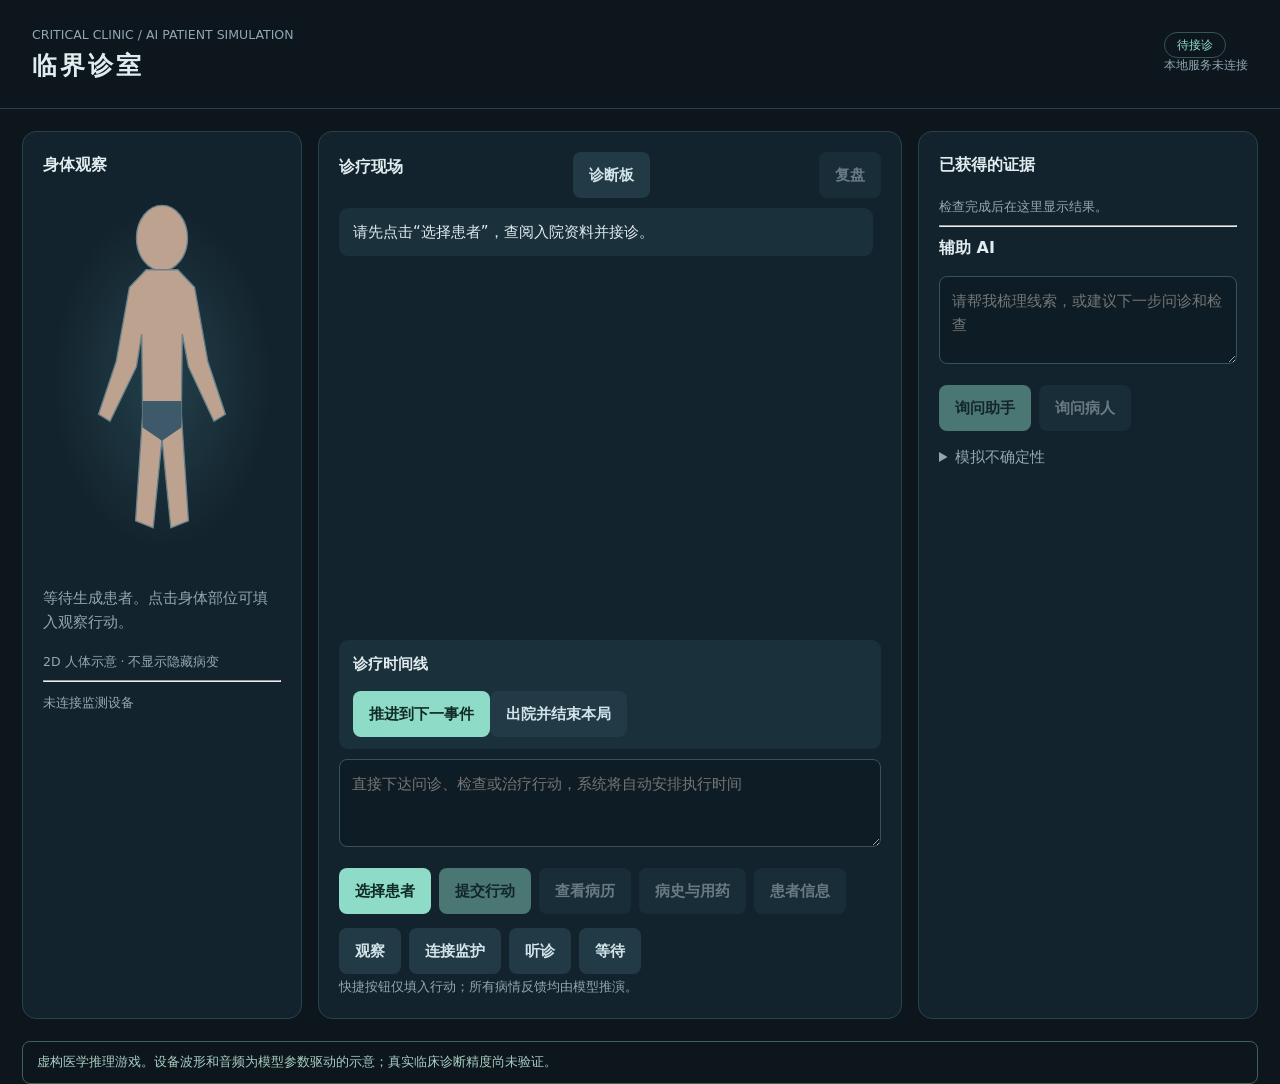
==== clinic.html @ 6bf68e53 "Add clinic demo with agent simulation, timeline and discharge endings" ====
<!doctype html><html lang="zh-CN"><meta charset="utf-8"><meta name="viewport" content="width=device-width,initial-scale=1"><title>临界诊室 · 接诊台</title>
<style>
:root{color-scheme:dark;--bg:#0c161c;--panel:#13232d;--line:#2b414c;--muted:#91a8b2;--mint:#91dfcc}*{box-sizing:border-box}body{margin:0;background:var(--bg);color:#e1ecef;font:15px/1.6 system-ui}header{display:flex;justify-content:space-between;align-items:center;padding:22px 32px;border-bottom:1px solid var(--line)}h1{font-size:25px;margin:0;letter-spacing:3px}h2{font-size:16px;margin:0 0 16px}small,.muted{color:var(--muted)}main{display:grid;grid-template-columns:280px minmax(340px,1fr) 340px;gap:16px;padding:22px;max-width:1600px;margin:auto}section{background:var(--panel);border:1px solid var(--line);border-radius:14px;padding:20px}.tag{border:1px solid #35574e;color:var(--mint);padding:5px 12px;border-radius:20px;font-size:12px}textarea,input,select{background:#0e1d25;color:#e1ecef;border:1px solid #39515d;border-radius:8px;padding:12px;font:inherit}textarea{width:100%;resize:vertical;min-height:88px}button{background:#8edbc8;color:#112b28;border:0;padding:11px 16px;border-radius:8px;font:inherit;font-weight:600;cursor:pointer}button.secondary{background:#223a46;color:#d1e4e9}button:disabled{opacity:.45;cursor:wait}.row{display:flex;gap:8px;align-items:center;flex-wrap:wrap}.space{margin-top:14px}#log{height:410px;overflow:auto;padding-right:8px}.bubble{padding:12px 14px;background:#1a303b;border-radius:9px;margin:10px 0;white-space:pre-wrap}.bubble.action{background:#203c3b;color:#bbecdf}.bubble.error{border:1px solid #b57860;color:#ffc6ab}.bubble small{display:block;margin-bottom:4px}svg{width:100%;height:370px;background:radial-gradient(ellipse,#23404b,transparent 65%)}.evidence{border-top:1px solid var(--line);padding:10px 0;white-space:pre-wrap}.device{background:#09151a;border:1px solid #305049;border-radius:9px;padding:12px;margin:8px 0}.reading{font-size:27px;color:var(--mint);font-variant-numeric:tabular-nums}canvas{width:100%;height:75px}#status{font-size:12px;color:var(--muted)}details summary{cursor:pointer;color:var(--muted)}#assistant{white-space:pre-wrap}.banner{border:1px solid #426259;padding:10px 14px;margin:0 22px;border-radius:8px;font-size:13px;color:#aacec3}#busy{color:var(--mint);min-height:22px} @media(max-width:1100px){main{grid-template-columns:240px 1fr}main>section:last-child{grid-column:1/-1}}@media(max-width:650px){main{display:block;padding:12px}section{margin-bottom:12px}header{padding:16px}}
</style>
<header><div><small>CRITICAL CLINIC / AI PATIENT SIMULATION</small><h1>临界诊室</h1></div><div><span class="tag" id="clock">待接诊</span><div id="status">正在连接本地服务…</div></div></header>
<main><section><h2>身体观察</h2><svg viewBox="0 0 240 420" id="body"><g fill="#bda38f" stroke="#69818b" stroke-width="1.5"><ellipse cx="120" cy="50" rx="29" ry="37"/><path d="M102 86L83 106L68 190L48 250L61 258L91 196L97 159L98 250L90 371L110 379L120 278L130 379L150 371L142 250L143 159L150 196L179 258L192 250L172 190L157 106L138 86Z"/></g><path d="M98 235H142V265L120 280L98 265Z" fill="#3e596a"/><g id="marks"></g></svg><p class="muted" id="appearance">等待生成患者。点击身体部位可填入观察行动。</p><small>2D 人体示意 · 不显示隐藏病变</small><hr><div id="devices"><small>未连接监测设备</small></div><button id="listen" class="secondary space" hidden>播放听诊示意声音</button></section>
<section><div class="row" style="justify-content:space-between"><h2>诊疗现场</h2><button id="review" class="secondary">复盘</button></div><div id="log"><div class="bubble">欢迎来到诊室。填写病例设定后开始接诊；接诊后可以自由问诊、检查与处置。</div></div><div id="busy"></div><textarea id="input" placeholder="例如：骑手在晕厥后发生事故，有外伤，需追查晕厥原因"></textarea><div class="row space"><button id="start">开始新病例</button><button id="action">执行行动</button><label class="muted">推进 <input id="minutes" type="number" value="1" min="0" max="120" style="width:65px"> 分钟</label></div><div class="row space"><button class="secondary preset" data-text="观察患者的意识、呼吸和可见体表异常">观察</button><button class="secondary preset" data-text="连接心电监护仪，持续监测">连接监护</button><button class="secondary preset" data-text="使用听诊器检查胸部，描述所听到的声音">听诊</button><button class="secondary preset" data-text="暂不干预，观察病情变化">等待</button></div><small>快捷按钮仅填入行动；所有病情反馈均由模型推演。</small></section>
<section><h2>已获得的证据</h2><div id="evidence" style="max-height:280px;overflow:auto"><small>检查完成后在这里显示结果。</small></div><hr><h2>辅助 AI</h2><textarea id="question" placeholder="请帮我梳理线索，或建议下一步问诊和检查"></textarea><div class="row space"><button id="ask">询问助手</button><button id="patient" class="secondary">询问病人</button></div><div id="assistant" class="space"></div><button id="confirm" class="space" hidden>确认执行建议</button><details class="space"><summary>模拟不确定性</summary><div id="uncertainties"></div></details></section></main>
<div class="banner">虚构医学推理游戏。设备波形和音频为模型参数驱动的示意；真实临床诊断精度尚未验证。</div>
<script>
const $=id=>document.getElementById(id);let sid=localStorage.getItem('clinic-session'),busy=false,suggestion='',current={},audioCtx;
function text(v){return typeof v==='string'?v:JSON.stringify(v,null,2)}function add(message,kind=''){const el=document.createElement('div');el.className='bubble '+kind;el.textContent=message;$('log').append(el);$('log').scrollTop=$('log').scrollHeight}
function controls(){document.querySelectorAll('button').forEach(b=>b.disabled=busy);['action','review','ask','patient'].forEach(k=>$(k).disabled=busy||!sid)}
async function api(route,data={}){const res=await fetch('/api/'+route,{method:'POST',headers:{'Content-Type':'application/json'},body:JSON.stringify({id:sid,...data})});const result=await res.json();if(!res.ok)throw Error(result.error||'服务请求失败');return result}
async function task(label,fn){if(busy)return;busy=true;controls();let seconds=0;$('busy').textContent=label;const timer=setInterval(()=>$('busy').textContent=label+' · '+(++seconds)+'秒',1000);try{await fn()}catch(e){add('本轮未完成：'+e.message,'error')}finally{clearInterval(timer);$('busy').textContent='';busy=false;controls()}}
function view(v){current=v;$('clock').textContent='病程 '+v.minute+' 分钟';if(v.patient?.speech)add(v.patient.speech);$('appearance').textContent=[v.appearance?.posture,v.appearance?.breathing].filter(Boolean).map(text).join('；')||'暂无新的体表描述';$('marks').replaceChildren();for(const injury of v.appearance?.injuries||[]){if(!Number.isFinite(injury.x)||!Number.isFinite(injury.y))continue;const c=document.createElementNS('http://www.w3.org/2000/svg','circle');c.setAttribute('cx',Math.max(0,Math.min(240,injury.x)));c.setAttribute('cy',Math.max(0,Math.min(420,injury.y)));c.setAttribute('r','8');c.setAttribute('fill','#d47067');c.setAttribute('opacity','.8');const t=document.createElementNS(c.namespaceURI,'title');t.textContent=injury.label||'体表异常';c.append(t);$('marks').append(c)}$('evidence').replaceChildren();for(const o of v.observations||[]){const e=document.createElement('div');e.className='evidence';e.textContent=text(o);$('evidence').append(e)}$('uncertainties').textContent=text(v.uncertainties||[]);$('devices').replaceChildren();for(const d of v.devices||[]){const box=document.createElement('div');box.className='device';const label=document.createElement('small');label.textContent=d.label||d.kind;const reading=document.createElement('div');reading.className='reading';reading.textContent=text(d.reading??'—')+' '+(d.unit||'');box.append(label,reading);if(d.signal&&Number.isFinite(d.signal.rate)){const canvas=document.createElement('canvas');canvas.width=460;canvas.height=120;canvas.dataset.rate=d.signal.rate;canvas.dataset.shape=d.signal.shape;box.append(canvas)}$('devices').append(box)}$('listen').hidden=!v.auscultation?.sound;if(v.auscultation?.description)add('听诊：'+v.auscultation.description)}
$('start').onclick=()=>task('正在建立患者状态',async()=>{const r=await api('start',{case:$('input').value||undefined});sid=r.id;localStorage.setItem('clinic-session',sid);$('log').replaceChildren();view(r.view);$('input').value='' });
async function action(value){add(value,'action');const r=await api('action',{action:value,minutes:Number($('minutes').value)});if(r.clarification)add('需要补充：'+text(r.clarification));else view(r.view)}$('action').onclick=()=>task('正在推演身体变化',()=>action($('input').value));document.querySelectorAll('.preset').forEach(b=>b.onclick=()=>{$('input').value=b.dataset.text;$('input').focus()});
$('ask').onclick=()=>task('辅助 AI 正在分析',async()=>{const r=await api('assistant',{question:$('question').value});$('assistant').textContent=r.reply;suggestion=r.suggestedAction;$('confirm').hidden=!suggestion;$('confirm').textContent='确认执行：'+suggestion});$('confirm').onclick=()=>task('正在执行助手建议',()=>action(suggestion));$('patient').onclick=()=>task('患者正在回答',async()=>{const r=await api('patient',{question:$('question').value});add('问诊：'+$('question').value,'action');add(r.reply)});$('review').onclick=()=>task('正在整理病程复盘',async()=>add((await api('review')).review));
$('body').onclick=e=>{const r=$('body').getBoundingClientRect(),y=(e.clientY-r.top)/r.height;const part=y<.22?'头部':y<.48?'胸部':y<.65?'腹部':'下肢';$('input').value='观察并检查患者'+part};
function animate(t){for(const c of document.querySelectorAll('canvas')){const ctx=c.getContext('2d'),rate=Number(c.dataset.rate);ctx.clearRect(0,0,460,120);ctx.strokeStyle='#204038';ctx.lineWidth=1;for(let x=0;x<460;x+=23){ctx.beginPath();ctx.moveTo(x,0);ctx.lineTo(x,120);ctx.stroke()}ctx.strokeStyle='#90e6bb';ctx.lineWidth=2;ctx.beginPath();for(let x=0;x<460;x++){const p=((x/460*4+t/1000)*rate/60)%1;let y=60;if(c.dataset.shape!=='flat')y+=8*Math.exp(-Math.pow((p-.2)/.05,2))-42*Math.exp(-Math.pow((p-.45)/.018,2))+16*Math.exp(-Math.pow((p-.49)/.025,2))-10*Math.exp(-Math.pow((p-.7)/.08,2));x?ctx.lineTo(x,y):ctx.moveTo(x,y)}ctx.stroke()}requestAnimationFrame(animate)}requestAnimationFrame(animate);
$('listen').onclick=()=>{const sound=current.auscultation?.sound;if(!sound)return;audioCtx??=new AudioContext();audioCtx.resume();const now=audioCtx.currentTime,rate=Number(sound.rate);if(!Number.isFinite(rate)||rate<=0)return;for(let i=0;i<Math.min(12,rate/10);i++){const osc=audioCtx.createOscillator(),gain=audioCtx.createGain();osc.type='sine';osc.frequency.value=sound.kind==='heart'?75:sound.kind==='wheeze'?650:200;const at=now+i*60/rate;gain.gain.setValueAtTime(0,at);gain.gain.linearRampToValueAtTime(.12,at+.03);gain.gain.exponentialRampToValueAtTime(.001,at+.2);osc.connect(gain);gain.connect(audioCtx.destination);osc.start(at);osc.stop(at+.25)}};
controls();fetch('/api/health').then(r=>r.json()).then(r=>{$('status').textContent=r.ready?'模型已配置 · '+r.model:'模型尚未配置，请填写 .env'}).catch(()=>$('status').textContent='本地服务未连接');if(sid)task('恢复上次会话',async()=>{const r=await api('restore');add('已恢复上次会话，累计 '+r.events.length+' 次行动');view(r.view)});
// Readable clinical records and independent time planning.
text=function(value){if(value==null)return '未记录';if(typeof value!=='object')return String(value);if(Array.isArray(value))return value.map(text).join('；');const labels={method:'检查项目',result:'结果',findings:'所见',value:'测量值',unit:'单位',interpretation:'解读',description:'描述',status:'状态',time:'时间',minute:'病程分钟',sampleTime:'采样时间',notes:'备注',normalRange:'参考范围',confidence:'可信程度',severity:'程度',location:'部位',name:'名称'};return Object.entries(value).map(([k,v])=>(labels[k]||k)+'：'+text(v)).join('\n')};
const minutesLabel=$('minutes').closest('label');minutesLabel.hidden=true;
const panel=document.createElement('div');panel.className='bubble';panel.hidden=true;const planText=document.createElement('div'),planConfirm=document.createElement('button');planConfirm.textContent='确认并推进至完成';planConfirm.className='space';panel.append(planText,planConfirm);$('input').after(panel);let pendingPlan=null;
action=async function(value){if(!value.trim())throw Error('请先输入行动');const r=await api('plan',{action:value});if(r.clarification){add('需要补充：'+text(r.clarification));return}pendingPlan=r.plan;panel.hidden=false;planText.textContent=[r.plan.label,'准备 '+r.plan.preparationMinutes+' 分钟 · 操作 '+r.plan.procedureMinutes+' 分钟 · 等报告 '+r.plan.reportWaitMinutes+' 分钟','预计共 '+r.plan.totalMinutes+' 分钟，病程将推进到 '+(r.plan.startMinute+r.plan.totalMinutes)+' 分钟',(r.plan.assumptions||[]).join('；'),r.plan.source].join('\n');planText.style.whiteSpace='pre-wrap'};
planConfirm.onclick=()=>task('正在模拟操作与等待期间的病程',async()=>{if(!pendingPlan)return;const plan=pendingPlan;const r=await api('action',{planId:plan.id});if(r.clarification){add(text(r.clarification));return}add(plan.action+' · 耗时 '+plan.totalMinutes+' 分钟','action');view(r.view);panel.hidden=true;pendingPlan=null});
if(current?.observations)view(current);
$('start').textContent='选择患者';$('start').onclick=()=>location.href='/';$('input').placeholder='向患者问诊，或输入检查、治疗行动';if(!sid){$('log').replaceChildren();add('请先点击“选择患者”，查阅入院资料并接诊。')}
const chartDialog=document.createElement('dialog');chartDialog.style.cssText='background:#142a35;color:#e1ecef;border:1px solid #4c6976;border-radius:12px;width:min(800px,95vw);max-height:85vh;padding:28px';const chartTitle=document.createElement('h2');chartTitle.textContent='急诊病历 · 入院记录';const chartBody=document.createElement('div'),closeChart=document.createElement('button');closeChart.textContent='关闭';closeChart.onclick=()=>chartDialog.close();chartDialog.append(chartTitle,chartBody,closeChart);document.body.append(chartDialog);async function openChart(focus){try{const r=await api('chart');chartBody.replaceChildren();for(const [key,value]of Object.entries(r.chart)){const row=document.createElement('div');row.className='evidence';const label=document.createElement('strong');label.textContent=key;const content=document.createElement('p');content.textContent=value;row.append(label,content);chartBody.append(row);if(key===focus)row.dataset.focus='yes'}chartDialog.showModal();chartBody.querySelector('[data-focus]')?.scrollIntoView({block:'center'})}catch(e){add(e.message,'error')}}
for(const [label,focus]of [['查看病历','主诉'],['病史与用药','既往史'],['患者信息','姓名']]){const button=document.createElement('button');button.className='secondary';button.textContent=label;button.disabled=!sid;button.onclick=()=>openChart(focus);$('start').parentElement.append(button)}
</script><script src="/diagnosis.js"></script><script src="/simulation.js"></script></html>
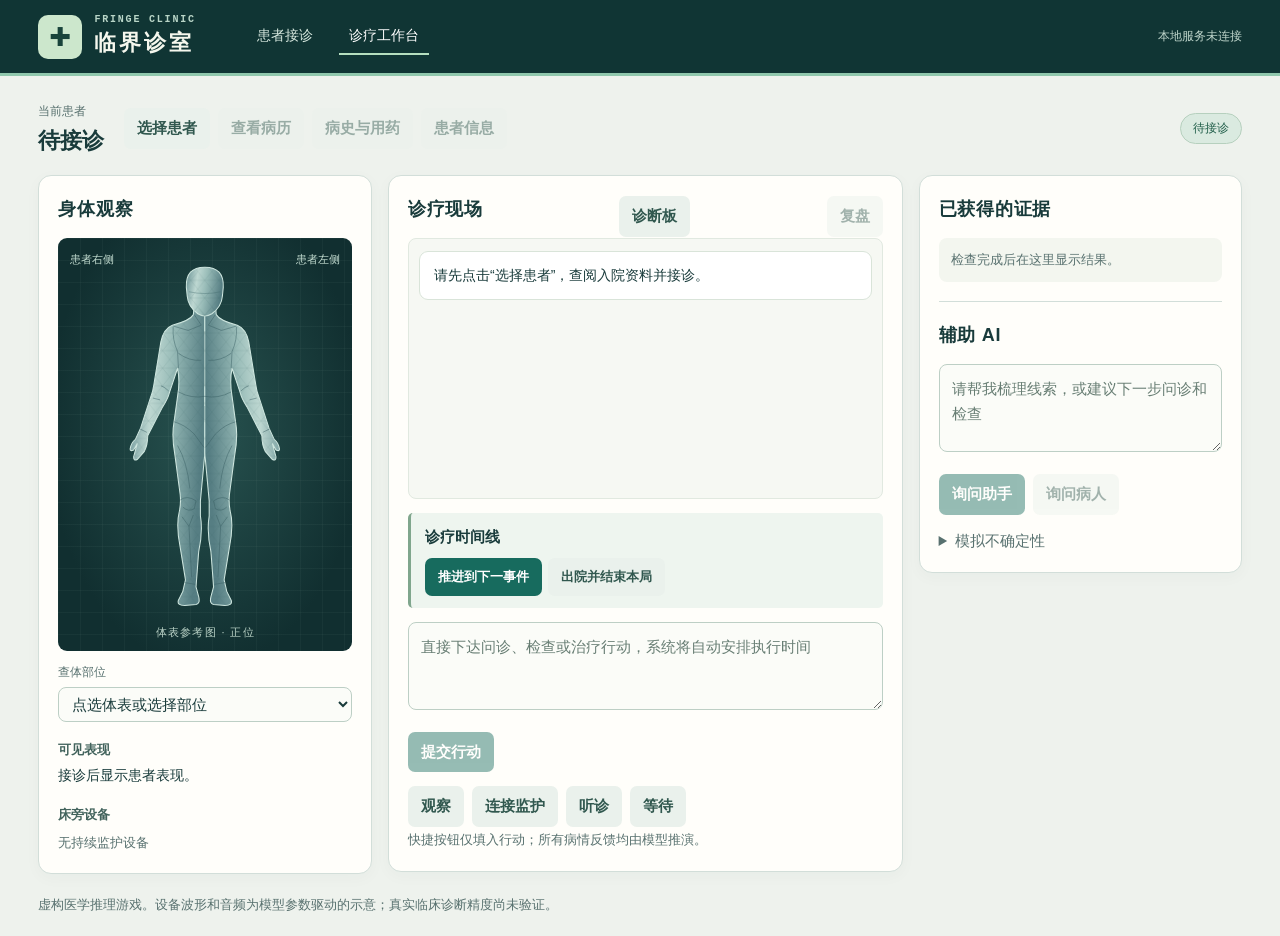
==== commit feb4e6a4: "Refresh clinic UI and restore live bedside monitoring across sessions" ====
--- a/clinic.html
+++ b/clinic.html
@@ -2,10 +2,19 @@
 <style>
 :root{color-scheme:dark;--bg:#0c161c;--panel:#13232d;--line:#2b414c;--muted:#91a8b2;--mint:#91dfcc}*{box-sizing:border-box}body{margin:0;background:var(--bg);color:#e1ecef;font:15px/1.6 system-ui}header{display:flex;justify-content:space-between;align-items:center;padding:22px 32px;border-bottom:1px solid var(--line)}h1{font-size:25px;margin:0;letter-spacing:3px}h2{font-size:16px;margin:0 0 16px}small,.muted{color:var(--muted)}main{display:grid;grid-template-columns:280px minmax(340px,1fr) 340px;gap:16px;padding:22px;max-width:1600px;margin:auto}section{background:var(--panel);border:1px solid var(--line);border-radius:14px;padding:20px}.tag{border:1px solid #35574e;color:var(--mint);padding:5px 12px;border-radius:20px;font-size:12px}textarea,input,select{background:#0e1d25;color:#e1ecef;border:1px solid #39515d;border-radius:8px;padding:12px;font:inherit}textarea{width:100%;resize:vertical;min-height:88px}button{background:#8edbc8;color:#112b28;border:0;padding:11px 16px;border-radius:8px;font:inherit;font-weight:600;cursor:pointer}button.secondary{background:#223a46;color:#d1e4e9}button:disabled{opacity:.45;cursor:wait}.row{display:flex;gap:8px;align-items:center;flex-wrap:wrap}.space{margin-top:14px}#log{height:410px;overflow:auto;padding-right:8px}.bubble{padding:12px 14px;background:#1a303b;border-radius:9px;margin:10px 0;white-space:pre-wrap}.bubble.action{background:#203c3b;color:#bbecdf}.bubble.error{border:1px solid #b57860;color:#ffc6ab}.bubble small{display:block;margin-bottom:4px}svg{width:100%;height:370px;background:radial-gradient(ellipse,#23404b,transparent 65%)}.evidence{border-top:1px solid var(--line);padding:10px 0;white-space:pre-wrap}.device{background:#09151a;border:1px solid #305049;border-radius:9px;padding:12px;margin:8px 0}.reading{font-size:27px;color:var(--mint);font-variant-numeric:tabular-nums}canvas{width:100%;height:75px}#status{font-size:12px;color:var(--muted)}details summary{cursor:pointer;color:var(--muted)}#assistant{white-space:pre-wrap}.banner{border:1px solid #426259;padding:10px 14px;margin:0 22px;border-radius:8px;font-size:13px;color:#aacec3}#busy{color:var(--mint);min-height:22px} @media(max-width:1100px){main{grid-template-columns:240px 1fr}main>section:last-child{grid-column:1/-1}}@media(max-width:650px){main{display:block;padding:12px}section{margin-bottom:12px}header{padding:16px}}
 </style>
-<header><div><small>CRITICAL CLINIC / AI PATIENT SIMULATION</small><h1>临界诊室</h1></div><div><span class="tag" id="clock">待接诊</span><div id="status">正在连接本地服务…</div></div></header>
-<main><section><h2>身体观察</h2><svg viewBox="0 0 240 420" id="body"><g fill="#bda38f" stroke="#69818b" stroke-width="1.5"><ellipse cx="120" cy="50" rx="29" ry="37"/><path d="M102 86L83 106L68 190L48 250L61 258L91 196L97 159L98 250L90 371L110 379L120 278L130 379L150 371L142 250L143 159L150 196L179 258L192 250L172 190L157 106L138 86Z"/></g><path d="M98 235H142V265L120 280L98 265Z" fill="#3e596a"/><g id="marks"></g></svg><p class="muted" id="appearance">等待生成患者。点击身体部位可填入观察行动。</p><small>2D 人体示意 · 不显示隐藏病变</small><hr><div id="devices"><small>未连接监测设备</small></div><button id="listen" class="secondary space" hidden>播放听诊示意声音</button></section>
-<section><div class="row" style="justify-content:space-between"><h2>诊疗现场</h2><button id="review" class="secondary">复盘</button></div><div id="log"><div class="bubble">欢迎来到诊室。填写病例设定后开始接诊；接诊后可以自由问诊、检查与处置。</div></div><div id="busy"></div><textarea id="input" placeholder="例如：骑手在晕厥后发生事故，有外伤，需追查晕厥原因"></textarea><div class="row space"><button id="start">开始新病例</button><button id="action">执行行动</button><label class="muted">推进 <input id="minutes" type="number" value="1" min="0" max="120" style="width:65px"> 分钟</label></div><div class="row space"><button class="secondary preset" data-text="观察患者的意识、呼吸和可见体表异常">观察</button><button class="secondary preset" data-text="连接心电监护仪，持续监测">连接监护</button><button class="secondary preset" data-text="使用听诊器检查胸部，描述所听到的声音">听诊</button><button class="secondary preset" data-text="暂不干预，观察病情变化">等待</button></div><small>快捷按钮仅填入行动；所有病情反馈均由模型推演。</small></section>
-<section><h2>已获得的证据</h2><div id="evidence" style="max-height:280px;overflow:auto"><small>检查完成后在这里显示结果。</small></div><hr><h2>辅助 AI</h2><textarea id="question" placeholder="请帮我梳理线索，或建议下一步问诊和检查"></textarea><div class="row space"><button id="ask">询问助手</button><button id="patient" class="secondary">询问病人</button></div><div id="assistant" class="space"></div><button id="confirm" class="space" hidden>确认执行建议</button><details class="space"><summary>模拟不确定性</summary><div id="uncertainties"></div></details></section></main>
+<link rel="stylesheet" href="/ward.css"><body class="clinic">
+<header class="mast"><div class="brand"><b aria-hidden="true">✚</b><div><small>FRINGE CLINIC</small><h1>临界诊室</h1></div></div><nav><a href="/">患者接诊</a><span aria-current="page">诊疗工作台</span></nav><div id="status">正在连接服务…</div></header>
+<div class="context"><div><small>当前患者</small><h2 id="patientName">待接诊</h2></div><div class="row" id="chartTools"></div><span class="tag" id="clock">待接诊</span></div>
+<main><section class="exam"><h2>身体观察</h2><figure>
+<span class="orientation">患者右侧</span><span class="orientation left">患者左侧</span>
+<svg id="body" viewBox="0 0 240 420" aria-label="正面体表图，选择部位可填写查体行动">
+<image href="/body-map.svg" x="0" width="240" height="420" preserveAspectRatio="none"/>
+<g id="regions"></g><g id="marks"></g></svg>
+<figcaption>体表参考图 · 正位</figcaption></figure>
+<label class="region-label" for="region">查体部位</label><select id="region"><option value="">点选体表或选择部位</option></select>
+<h3>可见表现</h3><p id="appearance">接诊后显示患者表现。</p><div id="injuryList"></div><h3>床旁设备</h3><div id="devices"></div><div id="bedsideRecords"></div><button id="listen" class="secondary space" hidden>播放听诊声音</button></section>
+<section><div class="row" style="justify-content:space-between"><h2>诊疗现场</h2><button id="review" class="secondary">复盘</button></div><div id="log"><div class="bubble">欢迎来到诊室。填写病例设定后开始接诊；接诊后可以自由问诊、检查与处置。</div></div><div id="busy" role="status"></div><textarea aria-label="诊疗行动" id="input" placeholder="例如：骑手在晕厥后发生事故，有外伤，需追查晕厥原因"></textarea><div class="row space"><button id="start">开始新病例</button><button id="action">执行行动</button><label class="muted">推进 <input id="minutes" type="number" value="1" min="0" max="120" style="width:65px"> 分钟</label></div><div class="row space"><button class="secondary preset" data-text="观察患者的意识、呼吸和可见体表异常">观察</button><button class="secondary preset" data-text="连接心电监护仪，持续监测">连接监护</button><button class="secondary preset" data-text="使用听诊器检查胸部，描述所听到的声音">听诊</button><button class="secondary preset" data-text="暂不干预，观察病情变化">等待</button></div><small>快捷按钮仅填入行动；所有病情反馈均由模型推演。</small></section>
+<section class="consult"><h2>已获得的证据</h2><div id="evidence" style="max-height:280px;overflow:auto"><small>检查完成后在这里显示结果。</small></div><hr><h2>辅助 AI</h2><textarea aria-label="向助手或患者提问" id="question" placeholder="请帮我梳理线索，或建议下一步问诊和检查"></textarea><div class="row space"><button id="ask">询问助手</button><button id="patient" class="secondary">询问病人</button></div><div id="assistant" class="space"></div><button id="confirm" class="space" hidden>确认执行建议</button><details class="space"><summary>模拟不确定性</summary><div id="uncertainties"></div></details></section></main>
 <div class="banner">虚构医学推理游戏。设备波形和音频为模型参数驱动的示意；真实临床诊断精度尚未验证。</div>
 <script>
 const $=id=>document.getElementById(id);let sid=localStorage.getItem('clinic-session'),busy=false,suggestion='',current={},audioCtx;
@@ -13,12 +22,68 @@
 function controls(){document.querySelectorAll('button').forEach(b=>b.disabled=busy);['action','review','ask','patient'].forEach(k=>$(k).disabled=busy||!sid)}
 async function api(route,data={}){const res=await fetch('/api/'+route,{method:'POST',headers:{'Content-Type':'application/json'},body:JSON.stringify({id:sid,...data})});const result=await res.json();if(!res.ok)throw Error(result.error||'服务请求失败');return result}
 async function task(label,fn){if(busy)return;busy=true;controls();let seconds=0;$('busy').textContent=label;const timer=setInterval(()=>$('busy').textContent=label+' · '+(++seconds)+'秒',1000);try{await fn()}catch(e){add('本轮未完成：'+e.message,'error')}finally{clearInterval(timer);$('busy').textContent='';busy=false;controls()}}
-function view(v){current=v;$('clock').textContent='病程 '+v.minute+' 分钟';if(v.patient?.speech)add(v.patient.speech);$('appearance').textContent=[v.appearance?.posture,v.appearance?.breathing].filter(Boolean).map(text).join('；')||'暂无新的体表描述';$('marks').replaceChildren();for(const injury of v.appearance?.injuries||[]){if(!Number.isFinite(injury.x)||!Number.isFinite(injury.y))continue;const c=document.createElementNS('http://www.w3.org/2000/svg','circle');c.setAttribute('cx',Math.max(0,Math.min(240,injury.x)));c.setAttribute('cy',Math.max(0,Math.min(420,injury.y)));c.setAttribute('r','8');c.setAttribute('fill','#d47067');c.setAttribute('opacity','.8');const t=document.createElementNS(c.namespaceURI,'title');t.textContent=injury.label||'体表异常';c.append(t);$('marks').append(c)}$('evidence').replaceChildren();for(const o of v.observations||[]){const e=document.createElement('div');e.className='evidence';e.textContent=text(o);$('evidence').append(e)}$('uncertainties').textContent=text(v.uncertainties||[]);$('devices').replaceChildren();for(const d of v.devices||[]){const box=document.createElement('div');box.className='device';const label=document.createElement('small');label.textContent=d.label||d.kind;const reading=document.createElement('div');reading.className='reading';reading.textContent=text(d.reading??'—')+' '+(d.unit||'');box.append(label,reading);if(d.signal&&Number.isFinite(d.signal.rate)){const canvas=document.createElement('canvas');canvas.width=460;canvas.height=120;canvas.dataset.rate=d.signal.rate;canvas.dataset.shape=d.signal.shape;box.append(canvas)}$('devices').append(box)}$('listen').hidden=!v.auscultation?.sound;if(v.auscultation?.description)add('听诊：'+v.auscultation.description)}
+function deviceCard(device, recorded) {
+    const box = document.createElement('div');
+    box.className = 'device';
+    const label = document.createElement('small');
+    const minute = device.sampleMinute;
+    label.textContent = [device.label || device.kind, recorded ? '单次记录' : '持续监护',
+        Number.isFinite(minute) ? '第 ' + minute + ' 分钟采集' : ''].filter(Boolean).join(' · ');
+    const reading = document.createElement('div');
+    reading.className = 'reading';
+    const value = String(device.reading ?? '等待读数');
+    const hasSummary = typeof device.reading === 'string' && !Number.isFinite(Number(value));
+    if (hasSummary && Number.isFinite(device.signal?.rate)) {
+        reading.textContent = device.signal.rate + ' 次/分';
+        const summary = document.createElement('div');
+        summary.textContent = value;
+        box.append(label, reading, summary);
+    } else {
+        reading.textContent = hasSummary ? value : [value, device.unit].filter(Boolean).join(' ');
+        if (hasSummary) reading.style.fontSize = '1rem';
+        box.append(label, reading);
+    }
+    if (Number.isFinite(device.signal?.rate) && ['regular','flat'].includes(device.signal.shape)) {
+        const canvas = document.createElement('canvas');
+        canvas.width = 460;
+        canvas.height = 120;
+        canvas.dataset.rate = device.signal.rate;
+        canvas.dataset.shape = device.signal.shape;
+        if (recorded) canvas.dataset.snapshot = 'yes';
+        canvas.setAttribute('aria-label', '心电节律示意波形');
+        box.append(canvas);
+    }
+    return box;
+}
+function renderBedside(state) {
+    const active = state.devices || [];
+    $('devices').replaceChildren(...active.map(d => deviceCard(d, false)));
+    const records = state.bedsideRecords || [];
+    const archive = $('bedsideRecords');
+    archive.replaceChildren();
+    if (records.length) {
+        archive.append(deviceCard(records[records.length - 1], true));
+        if (records.length > 1) {
+            const details = document.createElement('details');
+            const title = document.createElement('summary');
+            title.textContent = '此前的设备记录（' + (records.length - 1) + '）';
+            details.append(title, ...records.slice(0,-1).reverse().map(d => deviceCard(d, true)));
+            archive.append(details);
+        }
+    } else if (!active.length && state.observations?.length) {
+        const last = state.observations.at(-1);
+        const title = document.createElement('strong');
+        title.textContent = '最近一次检查或问诊回报';
+        const report = document.createElement('p');
+        report.textContent = typeof last === 'string' ? last : [last.method, last.result].filter(Boolean).map(text).join(' · ');
+        if (report.textContent) archive.append(title, report);
+    }
+}
+function view(v){current=v;$('clock').textContent='病程 '+v.minute+' 分钟';if(v.patient?.speech)add(v.patient.speech);$('appearance').textContent=[v.appearance?.posture,v.appearance?.breathing].filter(Boolean).map(text).join('；')||'暂无新的体表描述';$('marks').replaceChildren();for(const injury of v.appearance?.injuries||[]){if(!Number.isFinite(injury.x)||!Number.isFinite(injury.y))continue;const c=document.createElementNS('http://www.w3.org/2000/svg','circle');c.setAttribute('cx',Math.max(0,Math.min(240,injury.x)));c.setAttribute('cy',Math.max(0,Math.min(420,injury.y)));c.setAttribute('r','8');c.setAttribute('fill','#d47067');c.setAttribute('opacity','.8');const t=document.createElementNS(c.namespaceURI,'title');t.textContent=injury.label||'体表异常';c.append(t);$('marks').append(c)}$('evidence').replaceChildren();for(const o of v.observations||[]){const e=document.createElement('div');e.className='evidence';e.textContent=text(o);$('evidence').append(e)}$('uncertainties').textContent=text(v.uncertainties||[]);renderBedside(v);$('listen').hidden=!v.auscultation?.sound;if(v.auscultation?.description)add('听诊：'+v.auscultation.description)}
 $('start').onclick=()=>task('正在建立患者状态',async()=>{const r=await api('start',{case:$('input').value||undefined});sid=r.id;localStorage.setItem('clinic-session',sid);$('log').replaceChildren();view(r.view);$('input').value='' });
 async function action(value){add(value,'action');const r=await api('action',{action:value,minutes:Number($('minutes').value)});if(r.clarification)add('需要补充：'+text(r.clarification));else view(r.view)}$('action').onclick=()=>task('正在推演身体变化',()=>action($('input').value));document.querySelectorAll('.preset').forEach(b=>b.onclick=()=>{$('input').value=b.dataset.text;$('input').focus()});
 $('ask').onclick=()=>task('辅助 AI 正在分析',async()=>{const r=await api('assistant',{question:$('question').value});$('assistant').textContent=r.reply;suggestion=r.suggestedAction;$('confirm').hidden=!suggestion;$('confirm').textContent='确认执行：'+suggestion});$('confirm').onclick=()=>task('正在执行助手建议',()=>action(suggestion));$('patient').onclick=()=>task('患者正在回答',async()=>{const r=await api('patient',{question:$('question').value});add('问诊：'+$('question').value,'action');add(r.reply)});$('review').onclick=()=>task('正在整理病程复盘',async()=>add((await api('review')).review));
-$('body').onclick=e=>{const r=$('body').getBoundingClientRect(),y=(e.clientY-r.top)/r.height;const part=y<.22?'头部':y<.48?'胸部':y<.65?'腹部':'下肢';$('input').value='观察并检查患者'+part};
-function animate(t){for(const c of document.querySelectorAll('canvas')){const ctx=c.getContext('2d'),rate=Number(c.dataset.rate);ctx.clearRect(0,0,460,120);ctx.strokeStyle='#204038';ctx.lineWidth=1;for(let x=0;x<460;x+=23){ctx.beginPath();ctx.moveTo(x,0);ctx.lineTo(x,120);ctx.stroke()}ctx.strokeStyle='#90e6bb';ctx.lineWidth=2;ctx.beginPath();for(let x=0;x<460;x++){const p=((x/460*4+t/1000)*rate/60)%1;let y=60;if(c.dataset.shape!=='flat')y+=8*Math.exp(-Math.pow((p-.2)/.05,2))-42*Math.exp(-Math.pow((p-.45)/.018,2))+16*Math.exp(-Math.pow((p-.49)/.025,2))-10*Math.exp(-Math.pow((p-.7)/.08,2));x?ctx.lineTo(x,y):ctx.moveTo(x,y)}ctx.stroke()}requestAnimationFrame(animate)}requestAnimationFrame(animate);
+function animate(t){for(const c of document.querySelectorAll('canvas')){const ctx=c.getContext('2d'),rate=Number(c.dataset.rate);ctx.clearRect(0,0,460,120);ctx.strokeStyle='#204038';ctx.lineWidth=1;for(let x=0;x<460;x+=23){ctx.beginPath();ctx.moveTo(x,0);ctx.lineTo(x,120);ctx.stroke()}ctx.strokeStyle='#90e6bb';ctx.lineWidth=2;ctx.beginPath();for(let x=0;x<460;x++){const p=((x/460*4+(c.dataset.snapshot?0:t/1000))*rate/60)%1;let y=60;if(c.dataset.shape!=='flat')y+=8*Math.exp(-Math.pow((p-.2)/.05,2))-42*Math.exp(-Math.pow((p-.45)/.018,2))+16*Math.exp(-Math.pow((p-.49)/.025,2))-10*Math.exp(-Math.pow((p-.7)/.08,2));x?ctx.lineTo(x,y):ctx.moveTo(x,y)}ctx.stroke()}requestAnimationFrame(animate)}requestAnimationFrame(animate);
 $('listen').onclick=()=>{const sound=current.auscultation?.sound;if(!sound)return;audioCtx??=new AudioContext();audioCtx.resume();const now=audioCtx.currentTime,rate=Number(sound.rate);if(!Number.isFinite(rate)||rate<=0)return;for(let i=0;i<Math.min(12,rate/10);i++){const osc=audioCtx.createOscillator(),gain=audioCtx.createGain();osc.type='sine';osc.frequency.value=sound.kind==='heart'?75:sound.kind==='wheeze'?650:200;const at=now+i*60/rate;gain.gain.setValueAtTime(0,at);gain.gain.linearRampToValueAtTime(.12,at+.03);gain.gain.exponentialRampToValueAtTime(.001,at+.2);osc.connect(gain);gain.connect(audioCtx.destination);osc.start(at);osc.stop(at+.25)}};
 controls();fetch('/api/health').then(r=>r.json()).then(r=>{$('status').textContent=r.ready?'模型已配置 · '+r.model:'模型尚未配置，请填写 .env'}).catch(()=>$('status').textContent='本地服务未连接');if(sid)task('恢复上次会话',async()=>{const r=await api('restore');add('已恢复上次会话，累计 '+r.events.length+' 次行动');view(r.view)});
 // Readable clinical records and independent time planning.
@@ -30,5 +95,5 @@
 if(current?.observations)view(current);
 $('start').textContent='选择患者';$('start').onclick=()=>location.href='/';$('input').placeholder='向患者问诊，或输入检查、治疗行动';if(!sid){$('log').replaceChildren();add('请先点击“选择患者”，查阅入院资料并接诊。')}
 const chartDialog=document.createElement('dialog');chartDialog.style.cssText='background:#142a35;color:#e1ecef;border:1px solid #4c6976;border-radius:12px;width:min(800px,95vw);max-height:85vh;padding:28px';const chartTitle=document.createElement('h2');chartTitle.textContent='急诊病历 · 入院记录';const chartBody=document.createElement('div'),closeChart=document.createElement('button');closeChart.textContent='关闭';closeChart.onclick=()=>chartDialog.close();chartDialog.append(chartTitle,chartBody,closeChart);document.body.append(chartDialog);async function openChart(focus){try{const r=await api('chart');chartBody.replaceChildren();for(const [key,value]of Object.entries(r.chart)){const row=document.createElement('div');row.className='evidence';const label=document.createElement('strong');label.textContent=key;const content=document.createElement('p');content.textContent=value;row.append(label,content);chartBody.append(row);if(key===focus)row.dataset.focus='yes'}chartDialog.showModal();chartBody.querySelector('[data-focus]')?.scrollIntoView({block:'center'})}catch(e){add(e.message,'error')}}
-for(const [label,focus]of [['查看病历','主诉'],['病史与用药','既往史'],['患者信息','姓名']]){const button=document.createElement('button');button.className='secondary';button.textContent=label;button.disabled=!sid;button.onclick=()=>openChart(focus);$('start').parentElement.append(button)}
-</script><script src="/diagnosis.js"></script><script src="/simulation.js"></script></html>
+for(const [label,focus]of [['查看病历','主诉'],['病史与用药','既往史'],['患者信息','姓名']]){const button=document.createElement('button');button.className='secondary';button.textContent=label;button.disabled=!sid;button.onclick=()=>openChart(focus);$('chartTools').append(button)}
+</script><script src="/diagnosis.js"></script><script src="/simulation.js"></script><script src="/exam.js"></script></body></html>
--- a/ward.css
+++ b/ward.css
@@ -0,0 +1,95 @@
+:root {
+  color-scheme: light;
+  --ink: #193b3b;
+  --muted: #58716f;
+  --line: #d2ded9;
+  --mint: #167367;
+  --paper: #fffefa;
+}
+body { background: #eef2ed; color: var(--ink); font: 15px/1.65 "Segoe UI","Microsoft YaHei",sans-serif; }
+.mast { display:flex;align-items:center;justify-content:flex-start;gap:clamp(16px,4vw,65px);background:#103534;color:#f5f7ed;padding:14px max(3vw,20px);border-bottom:3px solid #90c8ad; }
+.brand { display:flex;align-items:center;gap:12px; }
+.brand b { display:grid;place-items:center;background:#cce7cc;color:#19443b;border-radius:10px;width:44px;height:44px;font:26px/1 system-ui; }
+.brand small { display:block;color:#b9d5c7;letter-spacing:.18em;font:600 10px/1.2 monospace; }
+.brand h1 {font-size:22px;letter-spacing:.13em;line-height:1.5;}
+.mast nav { display:flex;gap:16px;font-size:14px; }
+.mast a,.mast nav span {color:#d6e7de;text-decoration:none;padding:6px 10px;}
+.mast nav span {border-bottom:2px solid #b5dfbf;color:white;}
+.mast #status {margin-left:auto;color:#c0d6cc;overflow-wrap:anywhere;}
+.context, .clinic main, .clinic .banner { max-width:1660px; margin-inline:auto; }
+.context {display:flex;gap:20px;align-items:center;padding:22px 3vw 16px;}
+.context h2 {margin:0;font-size:22px;}
+.context small,.region-label {font-size:12px;color:var(--muted);}
+.context .tag {margin-left:auto;white-space:nowrap;background:#daeae0;border-color:#b6d0be;color:#205e49;font-variant-numeric:tabular-nums;}
+.clinic main {display:grid;align-items:start;grid-template-columns:minmax(245px,.94fr) minmax(330px,1.45fr) minmax(250px,.91fr);gap:16px;padding:0 3vw 20px;}
+.clinic section,.paper,.card {min-width:0;background:var(--paper);border:1px solid var(--line);border-radius:13px;box-shadow:0 4px 16px #28453a08;}
+.clinic section {padding:19px;}
+.clinic section h2 {font-size:18px;letter-spacing:.04em;margin:0 0 13px;}
+.clinic section h3 {margin:17px 0 4px;font-size:13px;color:#42635c;}
+.clinic section hr {border:0;border-top:1px solid var(--line);margin:19px 0;}
+.clinic figure {position:relative;background:radial-gradient(ellipse at 50% 46%,#285350,#112f30 76%);border-radius:9px;margin:0;overflow:hidden;}
+.clinic figure::before {content:"";position:absolute;inset:0;pointer-events:none;background-image:linear-gradient(#bdd8cc0b 1px,transparent 1px),linear-gradient(90deg,#bdd8cc0b 1px,transparent 1px);background-size:22px 22px;}
+#body {display:block;position:relative;width:100%;height:clamp(325px,41vh,465px);margin:16px auto 0;background:none;}
+.orientation {position:absolute;top:12px;left:12px;color:#c4ddd1;font-size:11px;}
+.orientation.left {left:auto;right:12px;}
+figcaption {color:#bbd3c7;font-size:11px;text-align:center;padding:0 0 10px;letter-spacing:.12em;}
+#regions polygon {fill:transparent;cursor:crosshair;}
+#regions polygon:hover,#regions .selected {fill:#c4ffe44a;stroke:#b0e9c9;stroke-width:1.2;stroke-linejoin:round;}
+#marks {pointer-events:none;}
+#marks circle {stroke:#fff0d4;stroke-width:1.8;}
+.region-label {display:block;margin:12px 0 4px;}
+#region {width:100%;padding:7px 9px;}
+#appearance {margin:0;color:var(--ink);font-size:14px;}
+#injuryList div {border-left:3px solid #c26a50;padding-left:8px;margin-top:5px;}
+#devices:empty::after {content:"无持续监护设备";color:var(--muted);font-size:13px;}
+.device {color:#e3f0e8;}.device .reading,.device small {color:#98d9be;}
+button {border-radius:7px;background:#176b5e;color:white;font-weight:600;padding:8px 13px;}
+button.secondary,#chartTools button,#review {background:#eaf1ec;color:#31584f;}
+button:hover:enabled {filter:brightness(.94);}
+:focus-visible {outline:3px solid #bf913d;outline-offset:2px;}
+textarea,input,select {color:var(--ink);background:#fbfcf8;border:1px solid #bdcfc5;font:inherit;}
+textarea::placeholder {color:#687e74;}
+#log {height:clamp(180px,29vh,340px);background:#f6f8f3;border:1px solid #e1e9e0;border-radius:8px;padding:2px 10px;}
+.bubble {background:white;color:var(--ink);border:1px solid #d9e4d9;font-size:14px;}
+.bubble.action {background:#dfefe4;color:#215b49;}
+.bubble.error {background:#fff1e8;color:#8c452b;}
+#busy:empty {min-height:8px;}
+.timeline {background:#eef5ef;border-left:3px solid #80a68d;border-radius:5px;margin:6px 0 14px;padding:12px 14px;}
+.timeline p {font-size:13px;margin:5px 0;color:#49665b;}
+.timeline button {margin:4px 6px 0 0;font-size:13px;}
+#evidence {background:#f3f6ef;padding:12px;border-radius:8px;}
+#evidence .evidence:first-child {border:0;}
+#evidence small {display:block;}
+#assistant:empty {margin:0;}
+.clinic dialog {background:var(--paper)!important;color:var(--ink)!important;border:1px solid var(--line)!important;}
+.clinic dialog p {color:var(--ink)!important;}
+dialog::backdrop {background:#092b2c88;}
+.banner {border:0;padding:0 3vw 20px;color:var(--muted);}
+.admissions main {padding:0 3vw;gap:28px;}
+.admissions .card {color:var(--ink);padding:16px 19px;}
+.admissions .card.selected {border:1px solid #52967a;border-left:5px solid #327e62;padding-left:15px;background:#ecf6ec;}
+.admissions .title {border-bottom:2px solid #78a289;text-align:left;}
+#recordId,.badge {font-family:ui-monospace,monospace;color:#396957;}
+.admissions small {color:var(--muted);}
+.admissions .brand small {color:#b9d5c7;}
+.record {grid-template-columns:minmax(85px,22%) 1fr;}
+[hidden] {display:none!important;}
+@media(max-width:1000px) {
+  .clinic main {grid-template-columns:minmax(218px,.8fr) minmax(0,1.35fr);}
+  .consult {grid-column:1/-1;}
+}
+@media(max-width:680px) {
+  .mast {flex-wrap:wrap;gap:8px 16px;padding:12px 15px;}
+  .mast nav {margin-left:auto;gap:0;}
+  .mast #status {width:100%;margin:0;}
+  .context {gap:9px;flex-wrap:wrap;}
+  #chartTools {order:2;width:100%;}
+  .clinic main {display:flex;flex-direction:column;gap:12px;}
+  .clinic section {width:100%;margin:0;}
+  #body {height:300px;}
+  .admissions .footer {align-items:start;flex-direction:column;}
+}
+
+#bedsideRecords { font-size:14px; }
+#bedsideRecords:not(:empty) { margin-top:9px; }
+#bedsideRecords p { margin:3px 0; }
